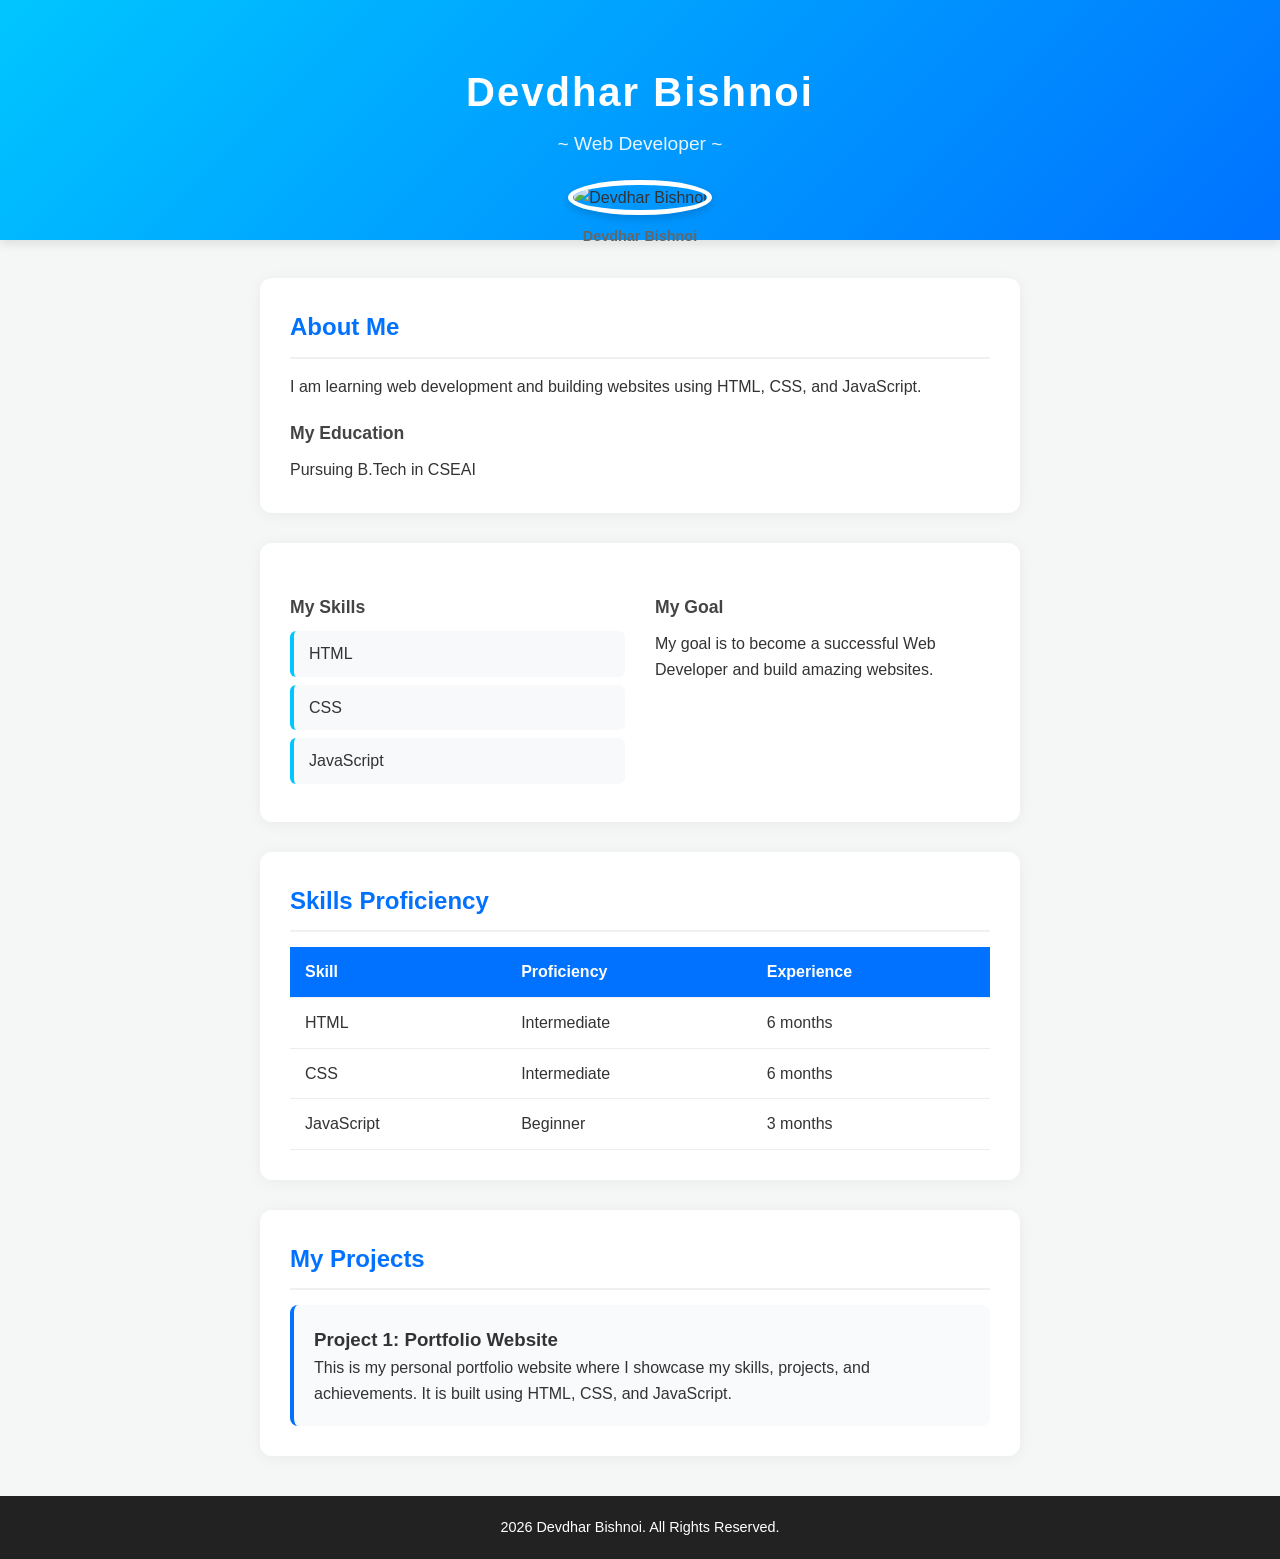
==== index.html @ f46e265b "css" ====
<!DOCTYPE html>
<html lang="en">
<head>
    <meta charset="UTF-8">
    <meta name="viewport" content="width=device-width, initial-scale=1.0">
    <title>Devdhar Bishnoi | Portfolio</title>
    <!-- CSS File Link -->
    <link rel="stylesheet" href="\Assignment\portfolio.css">
    <!-- Google Fonts Link for beautiful typography -->
    
</head>

<body>
    <!-- Header Section -->
    <header class="header">
        <div class="header-content">
            <h1>Devdhar Bishnoi</h1>
            <p class="subtitle">~ Web Developer ~</p>
        </div>
    </header>

    <!-- Main Content Container -->
    <main class="container">
        
        <!-- Profile Picture Section -->
        <section class="profile-section">
            <figure class="profile-figure">
                <img src="PFP 1.jpeg" alt="Devdhar Bishnoi" class="profile-img">
                <figcaption>Devdhar Bishnoi</figcaption>
            </figure>
        </section>

        <!-- About & Education Section -->
        <section class="card">
            <h2>About Me</h2>
            <p>I am learning web development and building websites using HTML, CSS, and JavaScript.</p>
            
            <h3 class="section-subheading">My Education</h3>
            <p title="Tooltip">Pursuing B.Tech in CSEAI</p>
        </section>

        <!-- Skills & Goal Section -->
        <section class="card flex-section">
            <div class="skills-list">
                <h3 class="section-subheading">My Skills</h3>
                <ul>
                    <li>HTML</li>
                    <li>CSS</li>
                    <li>JavaScript</li>
                </ul>
            </div>

            <div class="goal-box">
                <h3 class="section-subheading">My Goal</h3>
                <p>My goal is to become a successful Web Developer and build amazing websites.</p>
            </div>
        </section>

        <!-- Table Section -->
        <section class="card">
            <h2>Skills Proficiency</h2>
            <table class="skills-table">
                <thead>
                    <tr>
                        <th>Skill</th>
                        <th>Proficiency</th>
                        <th>Experience</th>
                    </tr>
                </thead>
                <tbody>
                    <tr>
                        <td>HTML</td>
                        <td>Intermediate</td>
                        <td>6 months</td>
                    </tr>
                    <tr>
                        <td>CSS</td>
                        <td>Intermediate</td>
                        <td>6 months</td>
                    </tr>
                    <tr>
                        <td>JavaScript</td>
                        <td>Beginner</td>
                        <td>3 months</td>
                    </tr>
                </tbody>
            </table>
        </section>

        <!-- Projects Section -->
        <section class="card">
            <h2>My Projects</h2>
            <div class="project-card">
                <h3>Project 1: Portfolio Website</h3>
                <p>This is my personal portfolio website where I showcase my skills, projects, and achievements. It is built using HTML, CSS, and JavaScript.</p>
            </div>
        </section>

    </main>

    <!-- Footer -->
    <footer>
        <p>2026 Devdhar Bishnoi. All Rights Reserved.</p>
    </footer>
</body>
</html>
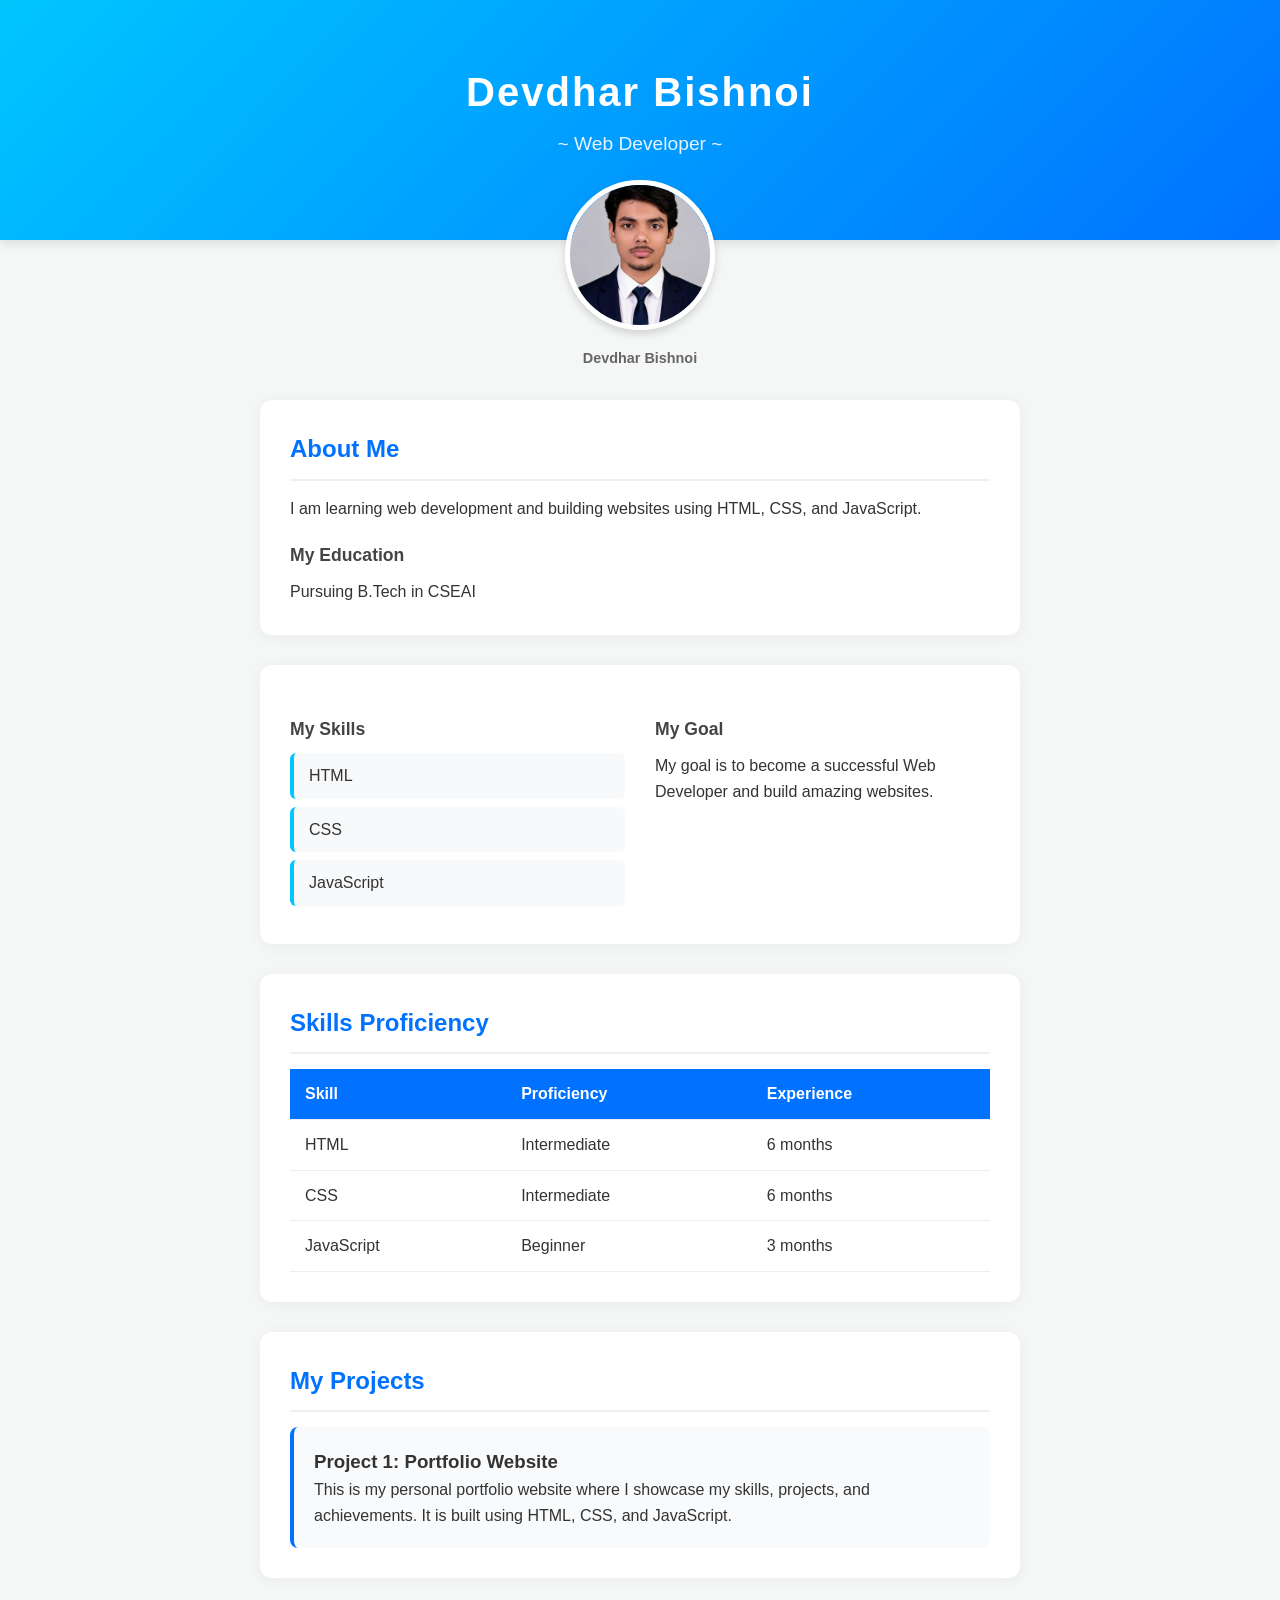
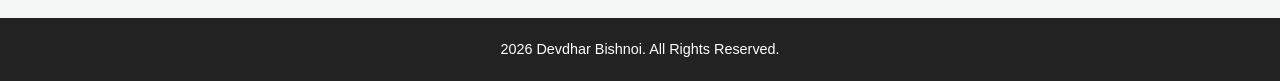
==== commit 0e91aa11: "change" ====
--- a/index.html
+++ b/index.html
@@ -5,7 +5,7 @@
     <meta name="viewport" content="width=device-width, initial-scale=1.0">
     <title>Devdhar Bishnoi | Portfolio</title>
     <!-- CSS File Link -->
-    <link rel="stylesheet" href="\Assignment\portfolio.css">
+    <link rel="stylesheet" href="Assignment/portfolio.css">
     <!-- Google Fonts Link for beautiful typography -->
     
 </head>
@@ -25,7 +25,7 @@
         <!-- Profile Picture Section -->
         <section class="profile-section">
             <figure class="profile-figure">
-                <img src="PFP 1.jpeg" alt="Devdhar Bishnoi" class="profile-img">
+                <img src="Assignment/PFP 1.jpeg" alt="Devdhar Bishnoi" class="profile-img">
                 <figcaption>Devdhar Bishnoi</figcaption>
             </figure>
         </section>
--- a/Assignment/portfolio.css
+++ b/Assignment/portfolio.css
@@ -0,0 +1,162 @@
+/* style.css */
+
+/* Reset basic styling */
+* {
+    margin: 0;
+    padding: 0;
+    box-sizing: border-box;
+    font-family: 'Poppins', sans-serif;
+}
+
+body {
+    background-color: #f4f7f6; /* Light gray background */
+    color: #333;
+    line-height: 1.6;
+}
+
+/* --- Header Styling --- */
+.header {
+    background: linear-gradient(135deg, #00c6ff, #0072ff); /* Beautiful blue gradient */
+    color: white;
+    padding: 60px 20px 80px;
+    text-align: center;
+    box-shadow: 0 4px 10px rgba(0,0,0,0.1);
+}
+
+.header h1 {
+    font-size: 2.5rem;
+    letter-spacing: 2px;
+}
+
+.subtitle {
+    font-size: 1.2rem;
+    font-weight: 300;
+    opacity: 0.9;
+    margin-top: 5px;
+}
+
+/* --- Main Container --- */
+.container {
+    max-width: 800px;
+    margin: 0 auto;
+    padding: 0 20px;
+}
+
+/* --- Profile Picture Styling --- */
+.profile-section {
+    text-align: center;
+    margin-top: -60px; /* Pulls image up into the header */
+    margin-bottom: 30px;
+}
+
+.profile-img {
+    width: 150px;
+    height: 150px;
+    border-radius: 50%;
+    object-fit: cover;
+    border: 5px solid white;
+    box-shadow: 0 4px 8px rgba(0,0,0,0.15);
+}
+
+.profile-figure figcaption {
+    margin-top: 10px;
+    font-size: 0.9rem;
+    color: #666;
+    font-weight: 600;
+}
+
+/* --- Card Sections (White boxes) --- */
+.card {
+    background: white;
+    padding: 30px;
+    border-radius: 12px;
+    margin-bottom: 30px;
+    box-shadow: 0 2px 15px rgba(0,0,0,0.05); /* Soft shadow */
+}
+
+h2 {
+    color: #0072ff;
+    margin-bottom: 15px;
+    border-bottom: 2px solid #f0f0f0;
+    padding-bottom: 10px;
+}
+
+.section-subheading {
+    color: #444;
+    margin: 20px 0 10px;
+    font-size: 1.1rem;
+}
+
+/* --- Flexbox for Skills & Goals --- */
+.flex-section {
+    display: flex;
+    justify-content: space-between;
+    gap: 30px;
+    flex-wrap: wrap;
+}
+
+.skills-list, .goal-box {
+    flex: 1;
+    min-width: 250px;
+}
+
+/* Beautiful Lists */
+ul {
+    list-style-type: none;
+}
+
+ul li {
+    background: #f8f9fa;
+    margin: 8px 0;
+    padding: 10px 15px;
+    border-radius: 6px;
+    border-left: 4px solid #00c6ff; /* Blue accent line */
+    font-weight: 500;
+    transition: transform 0.2s ease;
+}
+
+ul li:hover {
+    transform: translateX(5px); /* Moves slightly right on hover */
+}
+
+/* --- Table Styling --- */
+.skills-table {
+    width: 100%;
+    border-collapse: collapse;
+    margin-top: 15px;
+}
+
+.skills-table th, .skills-table td {
+    padding: 12px 15px;
+    text-align: left;
+    border-bottom: 1px solid #eee;
+}
+
+.skills-table th {
+    background-color: #0072ff;
+    color: white;
+    font-weight: 600;
+}
+
+.skills-table tr:hover {
+    background-color: #f4f7f6; /* Light gray on hover */
+}
+
+/* --- Project Card --- */
+.project-card {
+    background: #f8fafc;
+    border-left: 4px solid #0072ff;
+    padding: 20px;
+    border-radius: 8px;
+    margin-top: 15px;
+}
+
+/* --- Footer --- */
+footer {
+    text-align: center;
+    padding: 20px;
+    background: #222;
+    color: white;
+    margin-top: 40px;
+    font-size: 0.9rem;
+}
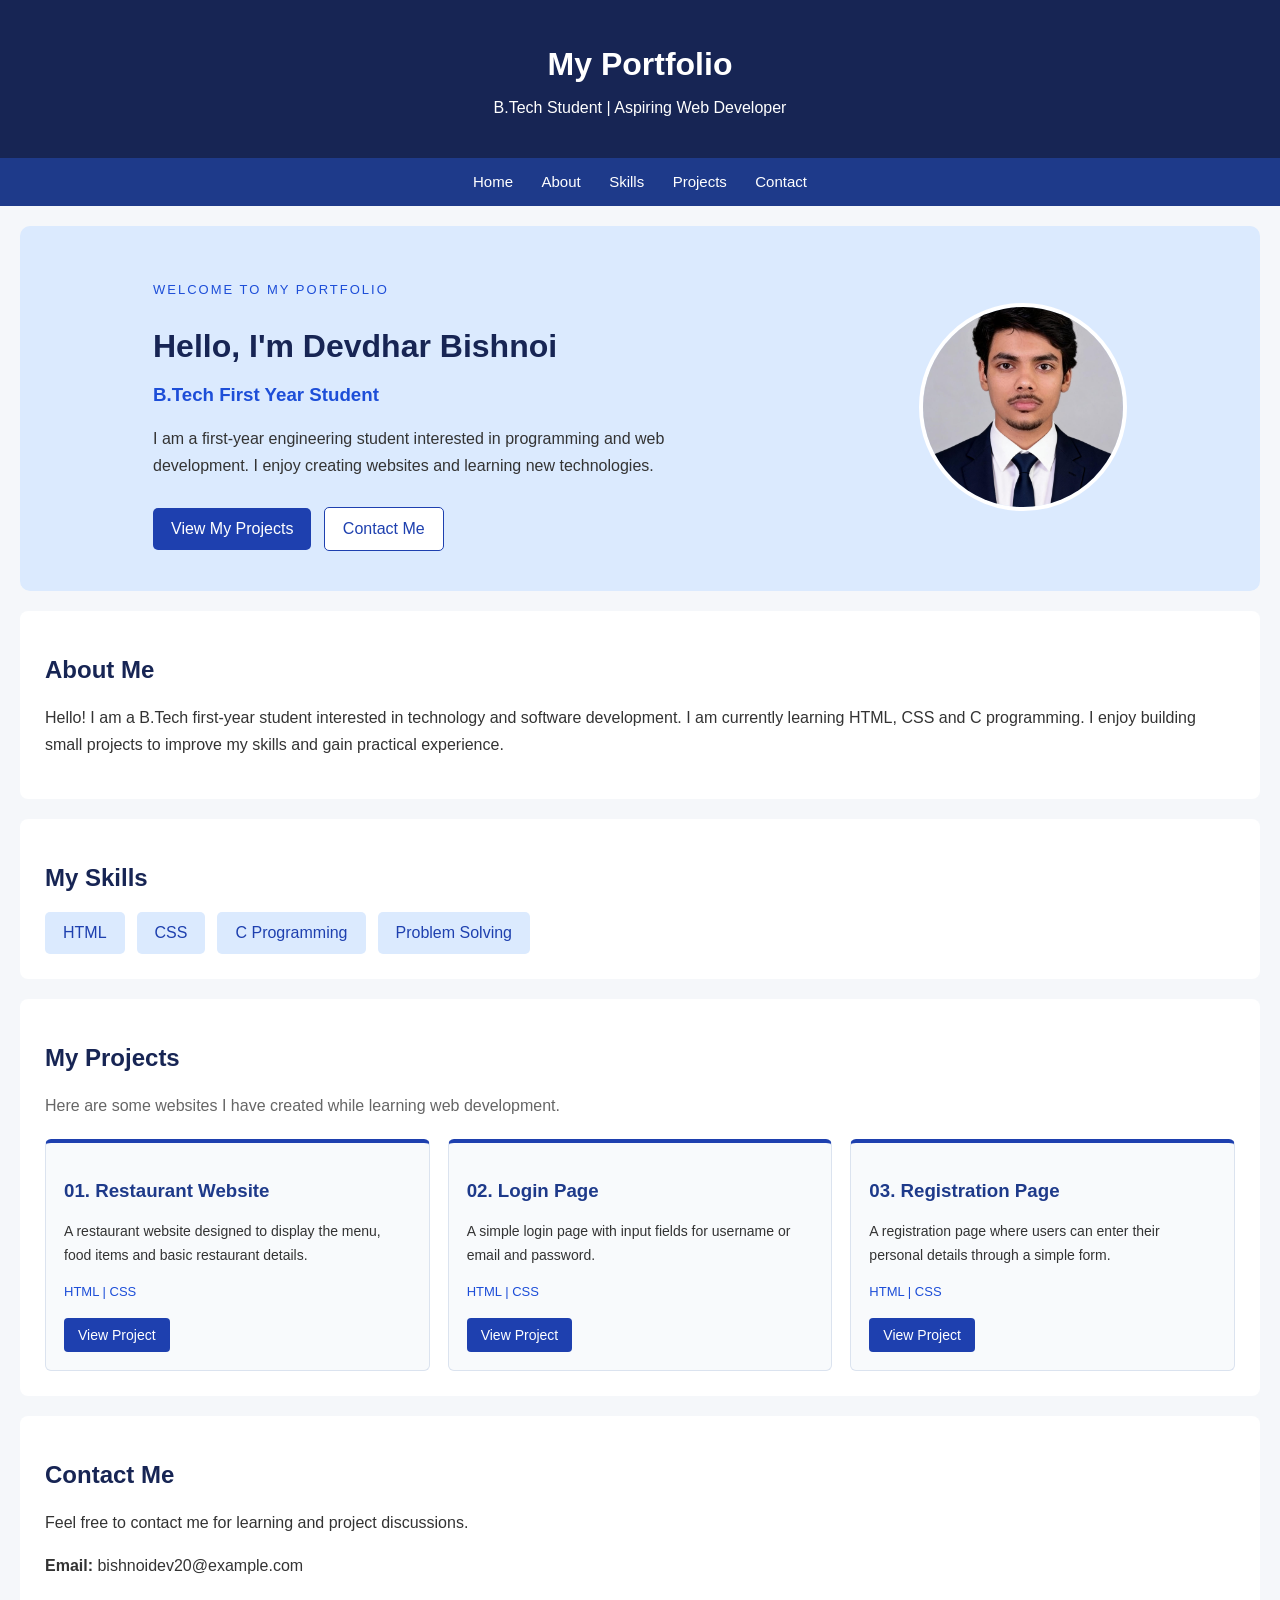
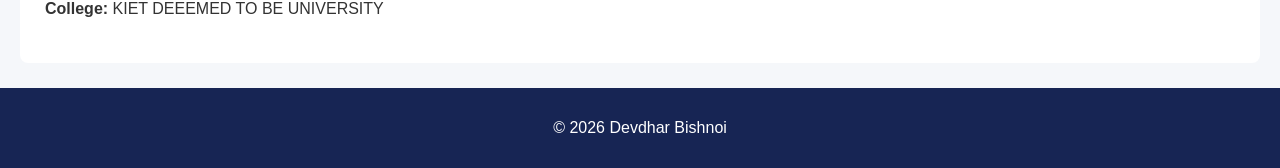
==== commit 00f5a851: "Final" ====
--- a/index.html
+++ b/index.html
@@ -1,106 +1,174 @@
+
 <!DOCTYPE html>
 <html lang="en">
 <head>
     <meta charset="UTF-8">
     <meta name="viewport" content="width=device-width, initial-scale=1.0">
-    <title>Devdhar Bishnoi | Portfolio</title>
-    <!-- CSS File Link -->
-    <link rel="stylesheet" href="Assignment/portfolio.css">
-    <!-- Google Fonts Link for beautiful typography -->
-    
+    <title>My Portfolio</title>
+    <link rel="stylesheet" href="index.css">
 </head>
+<body>
 
-<body>
-    <!-- Header Section -->
-    <header class="header">
-        <div class="header-content">
-            <h1>Devdhar Bishnoi</h1>
-            <p class="subtitle">~ Web Developer ~</p>
-        </div>
+    <!-- Header -->
+    <header>
+        <h1>My Portfolio</h1>
+        <p>B.Tech Student | Aspiring Web Developer</p>
     </header>
 
-    <!-- Main Content Container -->
-    <main class="container">
-        
-        <!-- Profile Picture Section -->
-        <section class="profile-section">
-            <figure class="profile-figure">
-                <img src="Assignment/PFP 1.jpeg" alt="Devdhar Bishnoi" class="profile-img">
-                <figcaption>Devdhar Bishnoi</figcaption>
-            </figure>
-        </section>
+    <!-- Navigation Bar -->
+    <nav>
+        <a href="#home">Home</a>
+        <a href="#about">About</a>
+        <a href="#skills">Skills</a>
+        <a href="#projects">Projects</a>
+        <a href="#contact">Contact</a>
+    </nav>
 
-        <!-- About & Education Section -->
-        <section class="card">
-            <h2>About Me</h2>
-            <p>I am learning web development and building websites using HTML, CSS, and JavaScript.</p>
-            
-            <h3 class="section-subheading">My Education</h3>
-            <p title="Tooltip">Pursuing B.Tech in CSEAI</p>
-        </section>
+    <!-- Home Section -->
+    <section id="home" class="intro">
 
-        <!-- Skills & Goal Section -->
-        <section class="card flex-section">
-            <div class="skills-list">
-                <h3 class="section-subheading">My Skills</h3>
-                <ul>
-                    <li>HTML</li>
-                    <li>CSS</li>
-                    <li>JavaScript</li>
-                </ul>
+        <div class="intro-text">
+            <p class="welcome">WELCOME TO MY PORTFOLIO</p>
+
+            <h2>Hello, I'm Devdhar Bishnoi</h2>
+            <h3>B.Tech First Year Student</h3>
+
+            <p>
+                I am a first-year engineering student interested
+                in programming and web development. I enjoy
+                creating websites and learning new technologies.
+            </p>
+
+            <a href="#projects" class="btn">View My Projects</a>
+            <a href="#contact" class="btn btn-light">Contact Me</a>
+        </div>
+
+        <!-- Profile Photo -->
+        <div class="profile">
+            <img src="/Assignment/PFP 1.jpeg" alt="My Profile Photo">
+        </div>
+
+    </section>
+
+    <!-- About Section -->
+    <section id="about">
+        <h2>About Me</h2>
+
+        <p>
+            Hello! I am a B.Tech first-year student interested
+            in technology and software development. I am currently
+            learning HTML, CSS and C programming. I enjoy building
+            small projects to improve my skills and gain practical
+            experience.
+        </p>
+    </section>
+
+    <!-- Skills Section -->
+    <section id="skills">
+        <h2>My Skills</h2>
+
+        <div class="skills">
+            <div class="skill">HTML</div>
+            <div class="skill">CSS</div>
+            <div class="skill">C Programming</div>
+            <div class="skill">Problem Solving</div>
+        </div>
+    </section>
+
+    <!-- Projects Section -->
+    <section id="projects">
+        <h2>My Projects</h2>
+
+        <p class="subtitle">
+            Here are some websites I have created while learning
+            web development.
+        </p>
+
+        <div class="project-container">
+
+            <!-- Restaurant Website -->
+            <div class="project-card">
+                <h3>01. Restaurant Website</h3>
+
+                <p>
+                    A restaurant website designed to display the
+                    menu, food items and basic restaurant details.
+                </p>
+
+                <span>HTML | CSS</span>
+
+                <br><br>
+
+                <a href="/Assignment/resty.html"
+                   target="_blank"
+                   rel="noopener noreferrer"
+                   class="project-btn">
+                    View Project
+                </a>
             </div>
 
-            <div class="goal-box">
-                <h3 class="section-subheading">My Goal</h3>
-                <p>My goal is to become a successful Web Developer and build amazing websites.</p>
+            <!-- Login Page -->
+            <div class="project-card">
+                <h3>02. Login Page</h3>
+
+                <p>
+                    A simple login page with input fields for
+                    username or email and password.
+                </p>
+
+                <span>HTML | CSS</span>
+
+                <br><br>
+
+                <a href="/Assignment/login.html"
+                   target="_blank"
+                   rel="noopener noreferrer"
+                   class="project-btn">
+                    View Project
+                </a>
             </div>
-        </section>
 
-        <!-- Table Section -->
-        <section class="card">
-            <h2>Skills Proficiency</h2>
-            <table class="skills-table">
-                <thead>
-                    <tr>
-                        <th>Skill</th>
-                        <th>Proficiency</th>
-                        <th>Experience</th>
-                    </tr>
-                </thead>
-                <tbody>
-                    <tr>
-                        <td>HTML</td>
-                        <td>Intermediate</td>
-                        <td>6 months</td>
-                    </tr>
-                    <tr>
-                        <td>CSS</td>
-                        <td>Intermediate</td>
-                        <td>6 months</td>
-                    </tr>
-                    <tr>
-                        <td>JavaScript</td>
-                        <td>Beginner</td>
-                        <td>3 months</td>
-                    </tr>
-                </tbody>
-            </table>
-        </section>
+            <!-- Registration Page -->
+            <div class="project-card">
+                <h3>03. Registration Page</h3>
 
-        <!-- Projects Section -->
-        <section class="card">
-            <h2>My Projects</h2>
-            <div class="project-card">
-                <h3>Project 1: Portfolio Website</h3>
-                <p>This is my personal portfolio website where I showcase my skills, projects, and achievements. It is built using HTML, CSS, and JavaScript.</p>
+                <p>
+                    A registration page where users can enter
+                    their personal details through a simple form.
+                </p>
+
+                <span>HTML | CSS</span>
+
+                <br><br>
+
+                <a href="/Assignment/registration.html"
+                   target="_blank"
+                   rel="noopener noreferrer"
+                   class="project-btn">
+                    View Project
+                </a>
             </div>
-        </section>
 
-    </main>
+        </div>
+    </section>
+
+    <!-- Contact Section -->
+    <section id="contact">
+        <h2>Contact Me</h2>
+
+        <p>
+            Feel free to contact me for learning and project
+            discussions.
+        </p>
+
+        <p><b>Email:</b> bishnoidev20@example.com</p>
+        <p><b>College:</b> KIET DEEEMED TO BE UNIVERSITY</p>
+    </section>
 
     <!-- Footer -->
     <footer>
-        <p>2026 Devdhar Bishnoi. All Rights Reserved.</p>
+        <p>© 2026 Devdhar Bishnoi </p>
     </footer>
+
 </body>
-</html>
+</html>
--- a/index.css
+++ b/index.css
@@ -0,0 +1,230 @@
+
+/* General Styling */
+body {
+    margin: 0;
+    font-family: Arial, sans-serif;
+    background-color: #f5f7fa;
+    color: #333;
+}
+
+/* Header */
+header {
+    background-color: #172554;
+    color: white;
+    text-align: center;
+    padding: 25px;
+}
+
+header h1 {
+    margin-bottom: 8px;
+}
+
+/* Navigation */
+nav {
+    background-color: #1e3a8a;
+    text-align: center;
+    padding: 15px;
+}
+
+nav a {
+    color: white;
+    text-decoration: none;
+    margin: 12px;
+    font-size: 15px;
+}
+
+nav a:hover {
+    color: #93c5fd;
+}
+
+/* Home Section */
+.intro {
+    background-color: #dbeafe;
+    margin: 20px;
+    padding: 40px;
+    border-radius: 10px;
+    display: flex;
+    align-items: center;
+    justify-content: space-around;
+    gap: 30px;
+}
+
+.intro-text {
+    max-width: 550px;
+}
+
+.welcome {
+    color: #1d4ed8;
+    font-size: 13px;
+    letter-spacing: 2px;
+}
+
+.intro h2 {
+    font-size: 32px;
+    color: #172554;
+    margin-bottom: 10px;
+}
+
+.intro h3 {
+    color: #1d4ed8;
+}
+
+.intro p {
+    line-height: 1.7;
+}
+
+/* Profile Photo */
+.profile img {
+    width: 200px;
+    height: 200px;
+    object-fit: cover;
+    border-radius: 50%;
+    border: 4px solid white;
+}
+
+/* Main Buttons */
+.btn {
+    display: inline-block;
+    background-color: #1e40af;
+    color: white;
+    text-decoration: none;
+    padding: 12px 18px;
+    border-radius: 5px;
+    margin-top: 12px;
+}
+
+.btn:hover {
+    background-color: #172554;
+}
+
+.btn-light {
+    background-color: white;
+    color: #1e40af;
+    border: 1px solid #1e40af;
+    margin-left: 8px;
+}
+
+.btn-light:hover {
+    background-color: #eff6ff;
+}
+
+/* General Sections */
+section:not(.intro) {
+    background-color: white;
+    margin: 20px;
+    padding: 25px;
+    border-radius: 8px;
+}
+
+h2 {
+    color: #172554;
+}
+
+section p {
+    line-height: 1.7;
+}
+
+/* Skills */
+.skills {
+    display: flex;
+    flex-wrap: wrap;
+    gap: 12px;
+}
+
+.skill {
+    background-color: #dbeafe;
+    color: #1e40af;
+    padding: 12px 18px;
+    border-radius: 5px;
+}
+
+/* Projects Section */
+.subtitle {
+    color: #666;
+}
+
+.project-container {
+    display: flex;
+    flex-wrap: wrap;
+    gap: 18px;
+    margin-top: 20px;
+}
+
+.project-card {
+    background-color: #f8fafc;
+    border: 1px solid #dbe3ef;
+    border-top: 4px solid #1e40af;
+    padding: 18px;
+    border-radius: 6px;
+    flex: 1;
+    min-width: 200px;
+}
+
+.project-card h3 {
+    color: #1e3a8a;
+}
+
+.project-card p {
+    font-size: 14px;
+}
+
+.project-card span {
+    color: #1d4ed8;
+    font-size: 13px;
+}
+
+/* Project Buttons */
+.project-btn {
+    display: inline-block;
+    background-color: #1e40af;
+    color: white;
+    text-decoration: none;
+    padding: 9px 14px;
+    border-radius: 4px;
+    font-size: 14px;
+}
+
+.project-btn:hover {
+    background-color: #172554;
+}
+
+/* Footer */
+footer {
+    background-color: #172554;
+    color: white;
+    text-align: center;
+    padding: 15px;
+    margin-top: 25px;
+}
+
+/* Smooth Scrolling */
+html {
+    scroll-behavior: smooth;
+}
+
+/* Mobile Responsive Design */
+@media (max-width: 600px) {
+    .intro {
+        flex-direction: column-reverse;
+        text-align: center;
+        padding: 25px;
+    }
+
+    .profile img {
+        width: 150px;
+        height: 150px;
+    }
+
+    nav a {
+        display: inline-block;
+        margin: 6px;
+    }
+
+    .btn-light {
+        margin-left: 0;
+    }
+
+    .project-card {
+        min-width: 0;
+    }
+}
